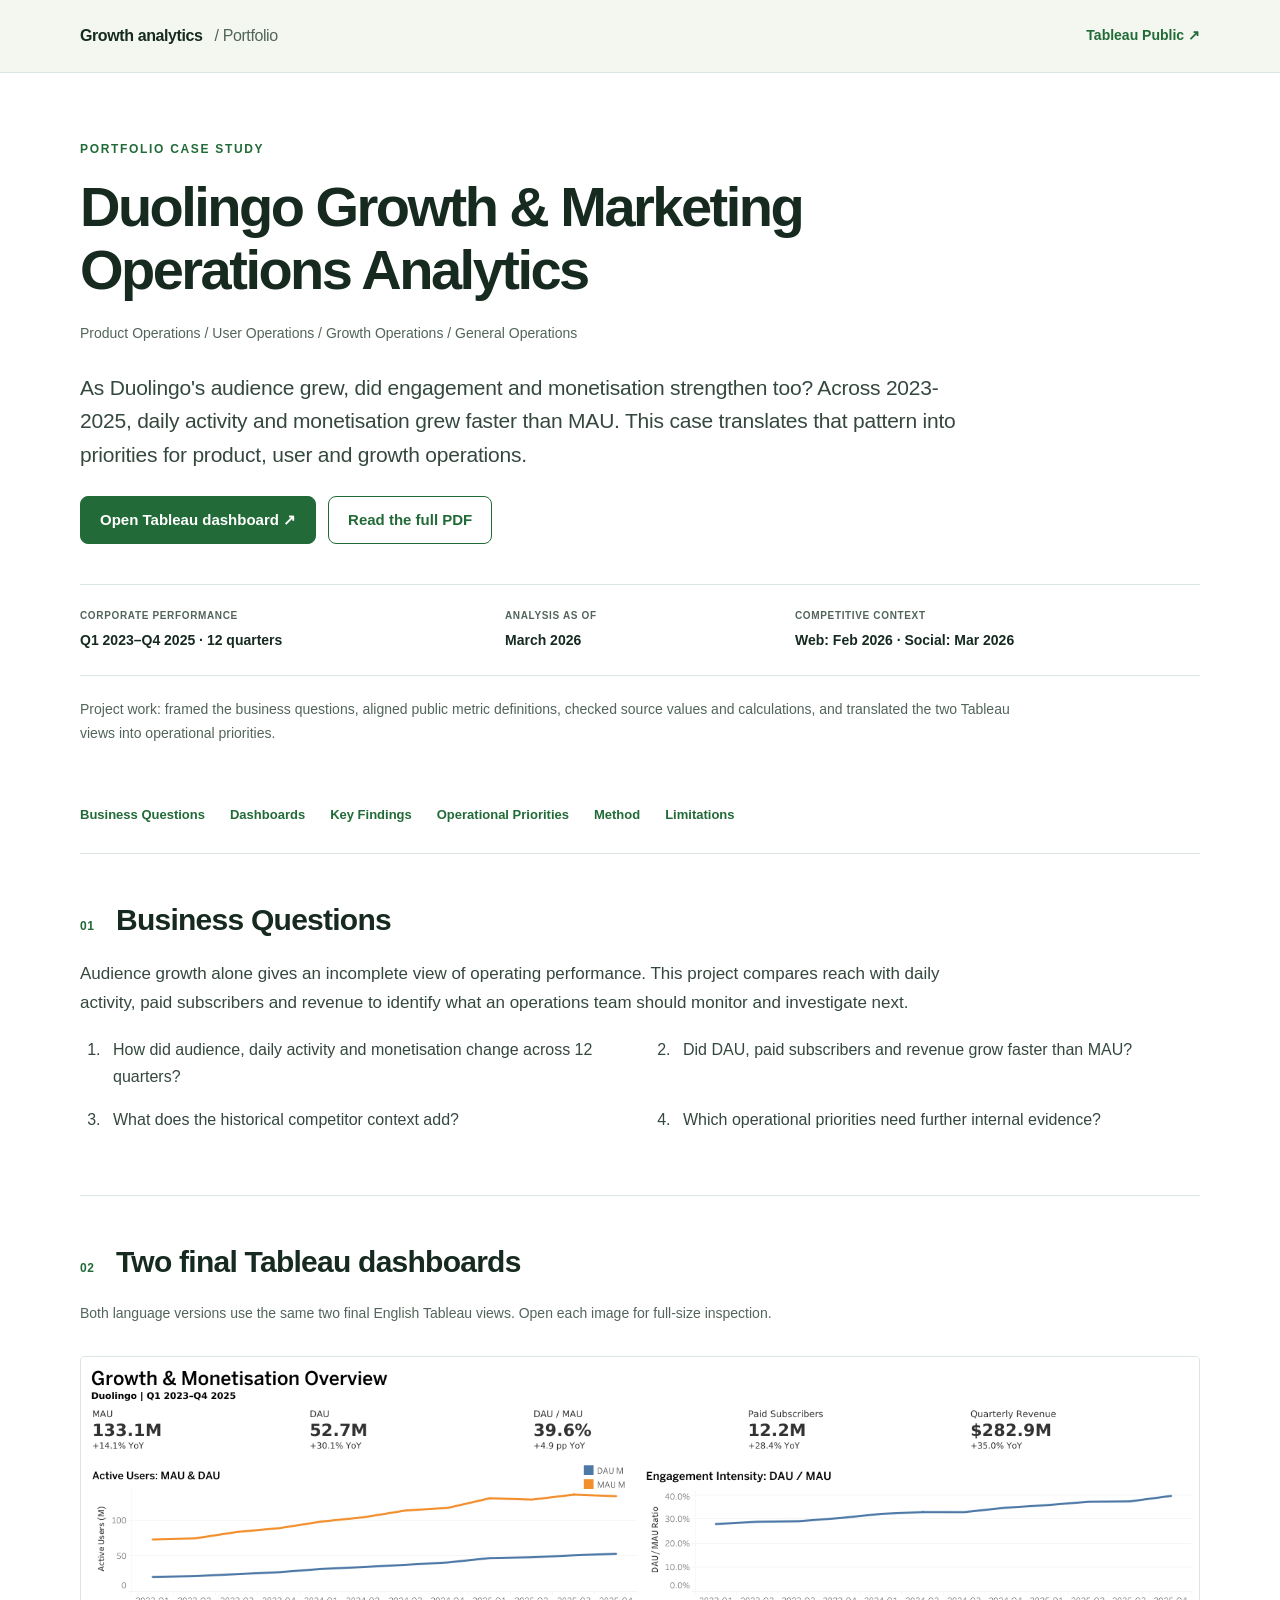
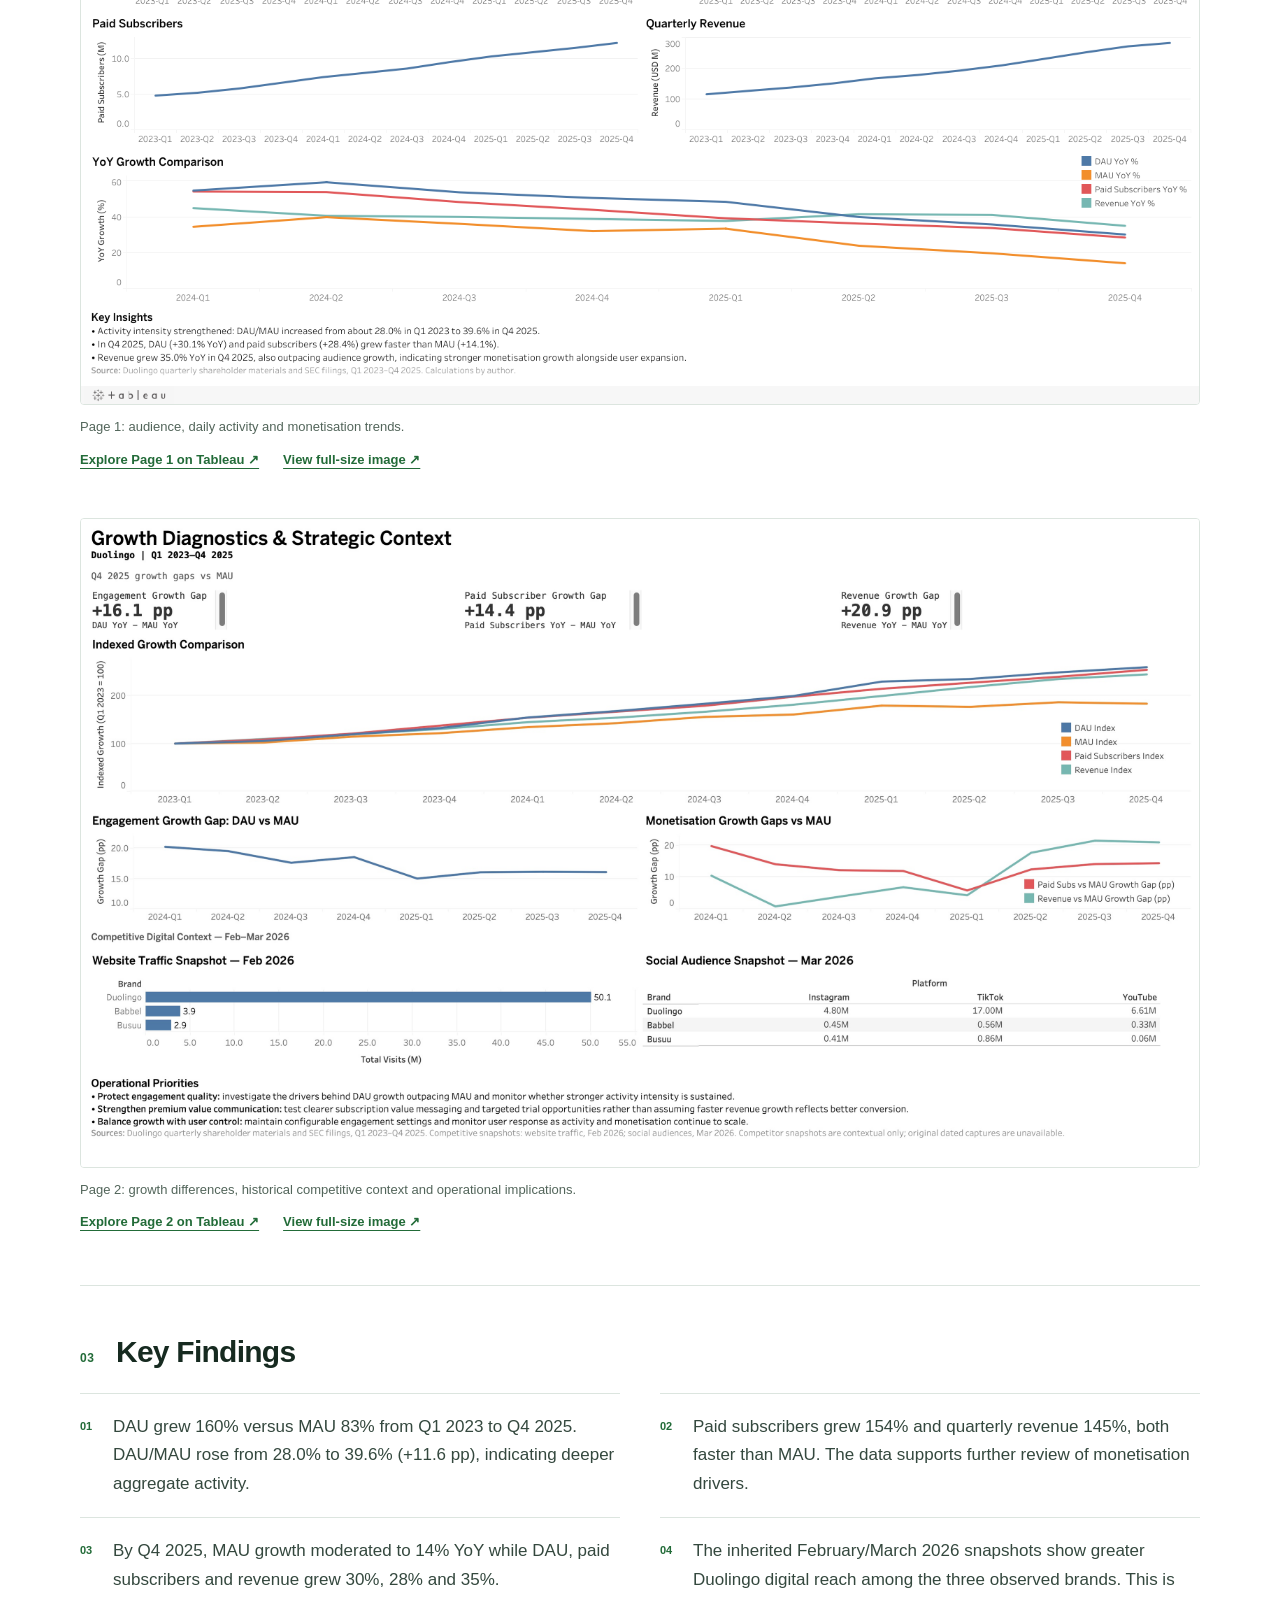
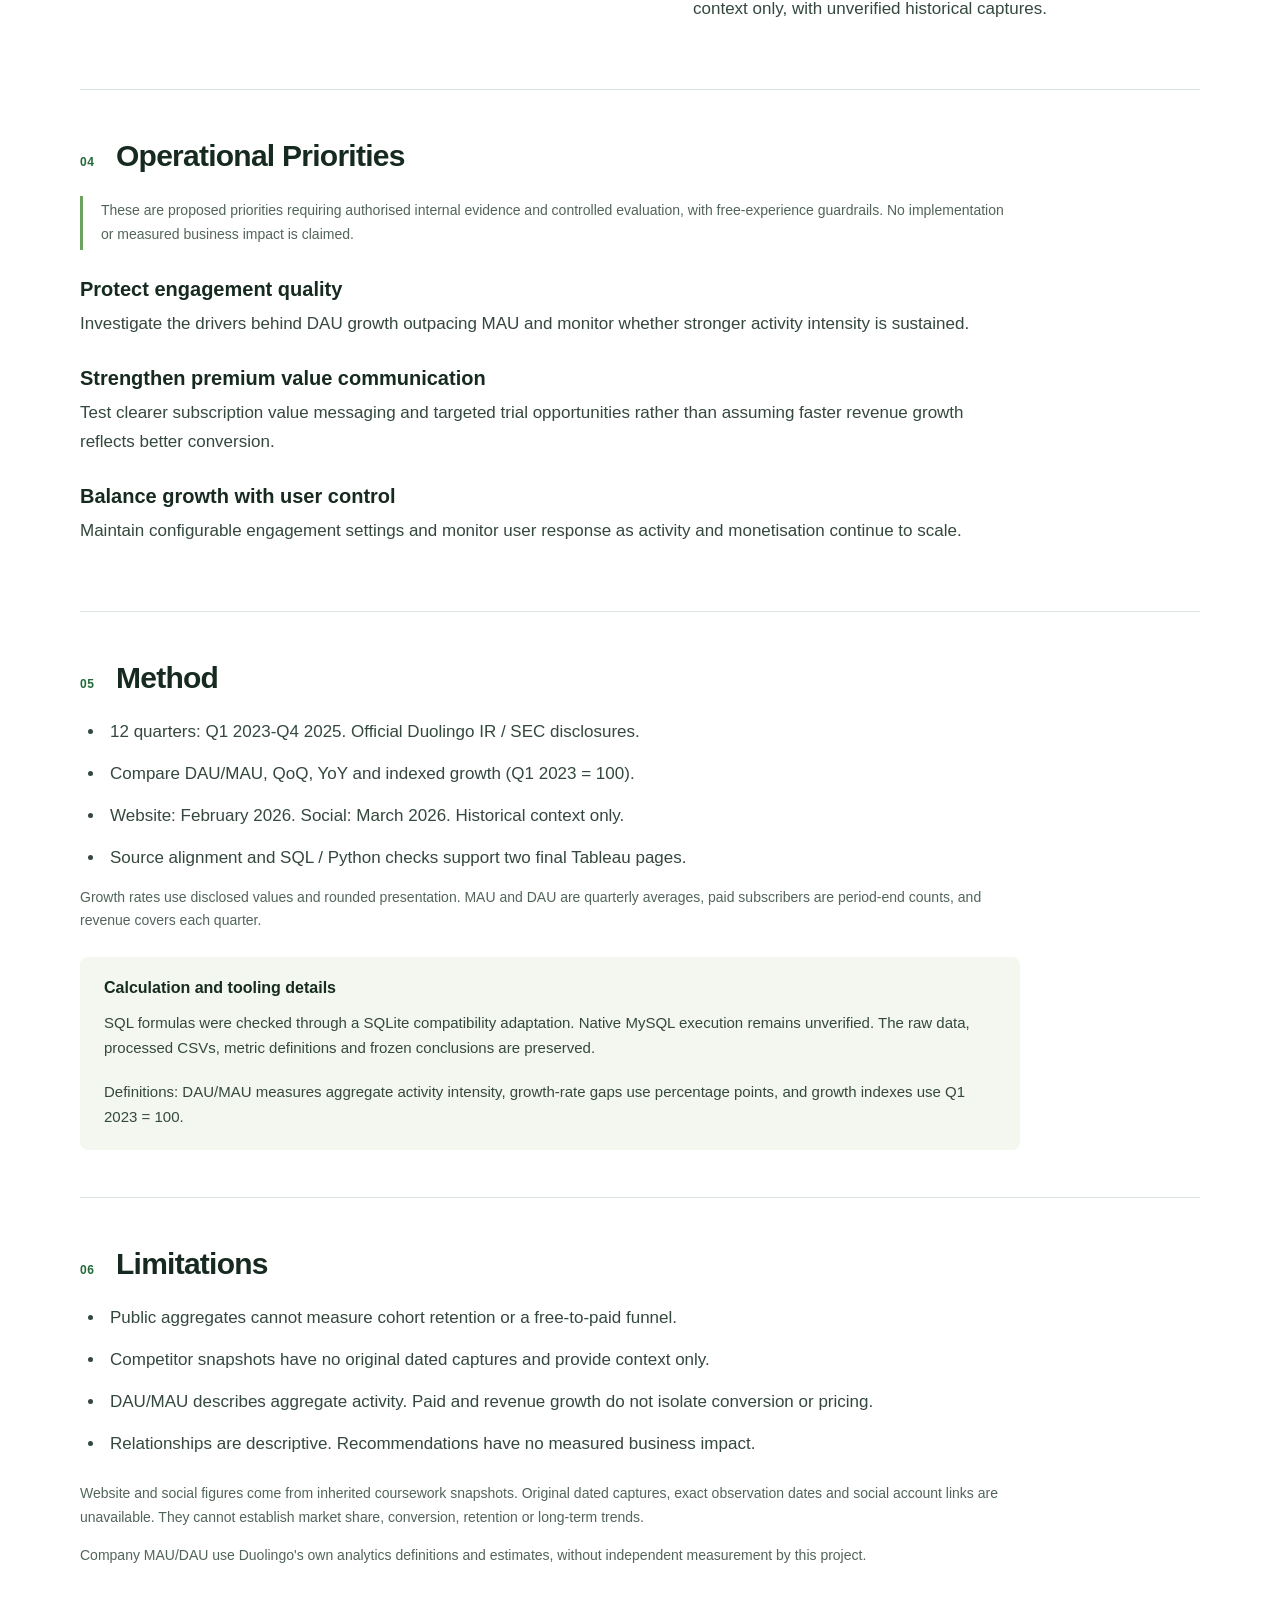
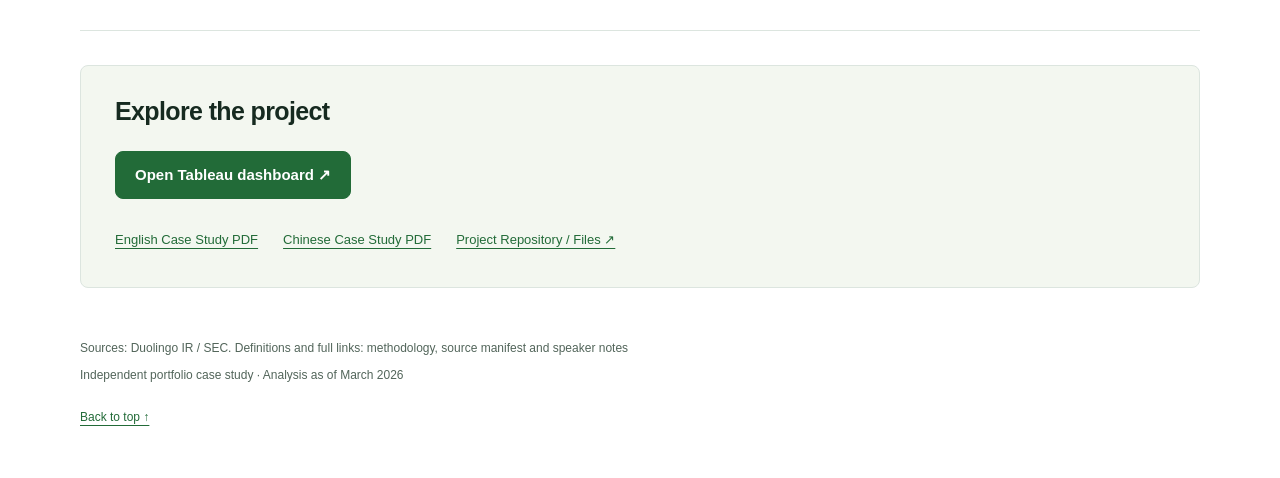
==== index.html @ 84cec807 "Publish frozen Duolingo case study with recruiter resource links" ====
<!doctype html>
<html lang="en">
<head>
<meta charset="utf-8"><meta name="viewport" content="width=device-width,initial-scale=1">
<title>Duolingo Growth &amp; Marketing Operations Analytics | Case Study</title>
<meta name="description" content="A public-data portfolio case study of Duolingo's audience, engagement and monetisation across 12 quarters, with two final Tableau dashboards and proposed operational priorities.">
<meta name="theme-color" content="#226b38">
<link rel="icon" type="image/svg+xml" href="assets/favicon.svg">
<link rel="stylesheet" href="assets/style.css">
</head>
<body>
<a class="skip" href="#main">Skip to case study</a>
<header class="topbar"><div class="topbar-inner"><a class="brand" href="#overview">Growth analytics <span>/ Portfolio</span></a><a class="top-cta" href="https://public.tableau.com/views/Duolingo_Growth_Marketing_Analytics/P1_Growth_Monetisation_Overview?:language=en-US&amp;:sid=&amp;:redirect=auth&amp;:display_count=n&amp;:origin=viz_share_link" target="_blank" rel="noopener noreferrer">Tableau Public ↗</a></div></header>
<main id="main">
<div class="hero page-width" id="overview">
<p class="eyebrow">Portfolio case study</p>
<h1>Duolingo Growth &amp; Marketing Operations Analytics</h1>
<p class="sub">Product Operations / User Operations / Growth Operations / General Operations</p>
<p class="lead">As Duolingo's audience grew, did engagement and monetisation strengthen too? Across 2023-2025, daily activity and monetisation grew faster than MAU. This case translates that pattern into priorities for product, user and growth operations.</p>
<div class="actions"><a class="button primary" href="https://public.tableau.com/views/Duolingo_Growth_Marketing_Analytics/P1_Growth_Monetisation_Overview?:language=en-US&amp;:sid=&amp;:redirect=auth&amp;:display_count=n&amp;:origin=viz_share_link" target="_blank" rel="noopener noreferrer">Open Tableau dashboard ↗</a><a class="button secondary" href="case_study/Duolingo_Growth_Operations_Case_Study_EN.pdf">Read the full PDF</a></div>
<dl class="scope"><div><dt>Corporate performance</dt><dd>Q1 2023–Q4 2025 · 12 quarters</dd></div><div><dt>Analysis as of</dt><dd>March 2026</dd></div><div><dt>Competitive context</dt><dd>Web: Feb 2026 · Social: Mar 2026</dd></div></dl>
<p class="role">Project work: framed the business questions, aligned public metric definitions, checked source values and calculations, and translated the two Tableau views into operational priorities.</p>
</div>
<nav class="section-nav page-width" aria-label="Case study sections"><a href="#question">Business Questions</a><a href="#dashboards">Dashboards</a><a href="#findings">Key Findings</a><a href="#operations">Operational Priorities</a><a href="#method">Method</a><a href="#limits">Limitations</a></nav>
<div class="page-width content">
<section id="question"><div class="section-heading"><span class="section-number">01</span><h2>Business Questions</h2></div><p>Audience growth alone gives an incomplete view of operating performance. This project compares reach with daily activity, paid subscribers and revenue to identify what an operations team should monitor and investigate next.</p><ol><li>How did audience, daily activity and monetisation change across 12 quarters?</li><li>Did DAU, paid subscribers and revenue grow faster than MAU?</li><li>What does the historical competitor context add?</li><li>Which operational priorities need further internal evidence?</li></ol></section>
<section id="dashboards"><div class="section-heading"><span class="section-number">02</span><h2>Two final Tableau dashboards</h2></div><p class="small">Both language versions use the same two final English Tableau views. Open each image for full-size inspection.</p><figure class="dashboard"><a href="dashboard/final/tableau_page1.png"><img width="1599" height="926" loading="lazy" src="dashboard/final/tableau_page1.png" alt="Tableau Page 1: Growth and Monetisation Overview"></a><figcaption>Page 1: audience, daily activity and monetisation trends.<span class="figure-actions"><a href="https://public.tableau.com/views/Duolingo_Growth_Marketing_Analytics/P1_Growth_Monetisation_Overview?:language=en-US&amp;:sid=&amp;:redirect=auth&amp;:display_count=n&amp;:origin=viz_share_link" target="_blank" rel="noopener noreferrer">Explore Page 1 on Tableau ↗</a><a href="dashboard/final/tableau_page1.png" target="_blank" rel="noopener">View full-size image ↗</a></span></figcaption></figure><figure class="dashboard"><a href="dashboard/final/tableau_page2.png"><img width="3198" height="1852" loading="lazy" src="dashboard/final/tableau_page2.png" alt="Tableau Page 2: Growth Diagnostics and Strategic Context"></a><figcaption>Page 2: growth differences, historical competitive context and operational implications.<span class="figure-actions"><a href="https://public.tableau.com/views/Duolingo_Growth_Marketing_Analytics/P2_Growth_Diagnostics_Strategic_Context?:showVizHome=no" target="_blank" rel="noopener noreferrer">Explore Page 2 on Tableau ↗</a><a href="dashboard/final/tableau_page2.png" target="_blank" rel="noopener">View full-size image ↗</a></span></figcaption></figure></section>
<section id="findings"><div class="section-heading"><span class="section-number">03</span><h2>Key Findings</h2></div><ol class="findings"><li>DAU grew 160% versus MAU 83% from Q1 2023 to Q4 2025. DAU/MAU rose from 28.0% to 39.6% (+11.6 pp), indicating deeper aggregate activity.</li><li>Paid subscribers grew 154% and quarterly revenue 145%, both faster than MAU. The data supports further review of monetisation drivers.</li><li>By Q4 2025, MAU growth moderated to 14% YoY while DAU, paid subscribers and revenue grew 30%, 28% and 35%.</li><li>The inherited February/March 2026 snapshots show greater Duolingo digital reach among the three observed brands. This is context only, with unverified historical captures.</li></ol></section>
<section id="operations"><div class="section-heading"><span class="section-number">04</span><h2>Operational Priorities</h2></div><p class="small">These are proposed priorities requiring authorised internal evidence and controlled evaluation, with free-experience guardrails. No implementation or measured business impact is claimed.</p><h3>Protect engagement quality</h3><p>Investigate the drivers behind DAU growth outpacing MAU and monitor whether stronger activity intensity is sustained.</p><h3>Strengthen premium value communication</h3><p>Test clearer subscription value messaging and targeted trial opportunities rather than assuming faster revenue growth reflects better conversion.</p><h3>Balance growth with user control</h3><p>Maintain configurable engagement settings and monitor user response as activity and monetisation continue to scale.</p></section>
<section id="method"><div class="section-heading"><span class="section-number">05</span><h2>Method</h2></div><ul><li>12 quarters: Q1 2023-Q4 2025. Official Duolingo IR / SEC disclosures.</li><li>Compare DAU/MAU, QoQ, YoY and indexed growth (Q1 2023 = 100).</li><li>Website: February 2026. Social: March 2026. Historical context only.</li><li>Source alignment and SQL / Python checks support two final Tableau pages.</li></ul><p class="small">Growth rates use disclosed values and rounded presentation. MAU and DAU are quarterly averages, paid subscribers are period-end counts, and revenue covers each quarter.</p><div class="method-details"><h3>Calculation and tooling details</h3><p>SQL formulas were checked through a SQLite compatibility adaptation. Native MySQL execution remains unverified. The raw data, processed CSVs, metric definitions and frozen conclusions are preserved.</p><p>Definitions: DAU/MAU measures aggregate activity intensity, growth-rate gaps use percentage points, and growth indexes use Q1 2023 = 100.</p></div></section>
<section id="limits"><div class="section-heading"><span class="section-number">06</span><h2>Limitations</h2></div><ul><li>Public aggregates cannot measure cohort retention or a free-to-paid funnel.</li><li>Competitor snapshots have no original dated captures and provide context only.</li><li>DAU/MAU describes aggregate activity. Paid and revenue growth do not isolate conversion or pricing.</li><li>Relationships are descriptive. Recommendations have no measured business impact.</li></ul><p class="small">Website and social figures come from inherited coursework snapshots. Original dated captures, exact observation dates and social account links are unavailable. They cannot establish market share, conversion, retention or long-term trends.</p><p class="small">Company MAU/DAU use Duolingo's own analytics definitions and estimates, without independent measurement by this project.</p></section>
<section id="resources" class="resources"><h2>Explore the project</h2><div class="actions"><a class="button primary" href="https://public.tableau.com/views/Duolingo_Growth_Marketing_Analytics/P1_Growth_Monetisation_Overview?:language=en-US&amp;:sid=&amp;:redirect=auth&amp;:display_count=n&amp;:origin=viz_share_link" target="_blank" rel="noopener noreferrer">Open Tableau dashboard ↗</a></div><nav aria-label="Project resources"><a href="case_study/Duolingo_Growth_Operations_Case_Study_EN.pdf">English Case Study PDF</a><a href="case_study/Duolingo_Growth_Operations_Case_Study_CN.pdf" lang="zh-Hans">Chinese Case Study PDF</a><a href="https://github.com/Ivyy-LEE/duolingo-growth-case-study" target="_blank" rel="noopener noreferrer">Project Repository / Files ↗</a></nav></section>
</div>
</main>
<footer class="page-width"><p>Sources: Duolingo IR / SEC. Definitions and full links: methodology, source manifest and speaker notes</p><p>Independent portfolio case study · Analysis as of March 2026</p><a href="#overview">Back to top ↑</a></footer>
</body></html>
---- assets/style.css ----
:root{--ink:#162a20;--text:#34483e;--muted:#52655a;--green:#226b38;--line:#dce5df;--soft:#f3f7f0;--white:#fff;--radius:8px;--width:1120px}*{box-sizing:border-box}html{scroll-behavior:smooth;scroll-padding-top:24px}body{margin:0;background:#fff;color:var(--text);font-family:-apple-system,BlinkMacSystemFont,"Segoe UI",Arial,sans-serif;font-size:17px;line-height:1.7;-webkit-font-smoothing:antialiased}a{color:var(--green);text-underline-offset:4px;text-decoration-thickness:1px}a:hover{text-decoration-thickness:2px}a:focus-visible{outline:3px solid #597dde;outline-offset:5px;border-radius:3px}.page-width{width:min(var(--width),calc(100% - 80px));margin-inline:auto}.skip{position:absolute;left:20px;top:-100px;padding:12px 18px;background:var(--ink);color:#fff;z-index:3}.skip:focus{top:12px}.topbar{border-bottom:1px solid var(--line);background:var(--soft)}.topbar-inner{width:min(var(--width),calc(100% - 80px));margin:auto;min-height:72px;display:flex;justify-content:space-between;align-items:center;gap:24px}.brand{font-size:16px;letter-spacing:-.025em;font-weight:700;text-decoration:none;color:var(--ink)}.brand span{font-weight:400;color:var(--muted);margin-left:8px}.top-cta{font-size:14px;font-weight:650;text-decoration:none}.hero{padding-block:66px 34px}.eyebrow{margin:0 0 17px;color:var(--green);font-size:12px;letter-spacing:.14em;font-weight:700;text-transform:uppercase}h1,h2,h3{color:var(--ink)}h1{font-size:clamp(34px,4.6vw,56px);line-height:1.12;letter-spacing:-.045em;margin:0 0 20px;max-width:1000px;font-weight:720}h2{font-size:30px;line-height:1.25;letter-spacing:-.025em;margin:0;font-weight:680}h3{font-size:20px;line-height:1.4;margin:26px 0 7px}.sub{font-size:14px;color:var(--muted);margin:0 0 25px}.lead{font-size:21px;line-height:1.6;max-width:880px;margin:0 0 25px;letter-spacing:-.01em}.role{font-size:14px;max-width:930px;color:var(--muted);margin:22px 0 0}.actions{display:flex;gap:12px;flex-wrap:wrap;align-items:center;margin:24px 0 0}.button{padding:11px 19px;min-height:48px;display:inline-flex;justify-content:center;align-items:center;border:1px solid var(--green);border-radius:var(--radius);font-size:15px;font-weight:650;line-height:1.5;text-decoration:none}.button:hover{text-decoration:none}.primary{background:var(--green);color:#fff}.primary:hover{background:#194f2a}.secondary{background:#fff;color:var(--green)}.secondary:hover{background:var(--soft)}.scope{display:grid;grid-template-columns:1.2fr .8fr 1.2fr;gap:20px;margin:40px 0 0;padding:22px 0;border-block:1px solid var(--line);font-size:14px}.scope dt{text-transform:uppercase;letter-spacing:.065em;font-size:10px;font-weight:750;color:var(--muted);margin-bottom:5px}.scope dd{margin:0;color:var(--ink);font-weight:600}.section-nav{display:flex;flex-wrap:wrap;column-gap:25px;row-gap:2px;padding:16px 0 19px;border-bottom:1px solid var(--line);font-size:13px}.section-nav a{display:inline-block;padding:8px 0;text-decoration:none;font-weight:650}.section-nav a:hover{text-decoration:underline}.content section{padding:47px 0;border-bottom:1px solid var(--line)}.section-heading{display:flex;align-items:baseline;gap:18px;margin-bottom:22px}.section-number{font-size:12px;letter-spacing:.05em;color:var(--green);font-weight:700;min-width:18px}p{margin:0 0 18px}ol,ul{padding-left:25px;margin:18px 0 0;max-width:940px}li{padding-left:5px;margin-bottom:13px}.small{font-size:14px;color:var(--muted);max-width:940px}#question>p{max-width:890px}#question ol{display:grid;grid-template-columns:1fr 1fr;gap:0 45px;max-width:100%}#question li{font-size:16px;margin-bottom:15px;padding-left:8px}.dashboard{margin:30px 0 42px}.dashboard:last-child{margin-bottom:0}.dashboard>a{display:block;overflow:visible}.dashboard img{display:block;width:100%;height:auto;border:1px solid var(--line);border-radius:4px;background:#fff}.dashboard a:focus-visible{outline-offset:5px}figcaption{font-size:13px;color:var(--muted);line-height:1.6;margin-top:12px}.figure-actions{display:flex;flex-wrap:wrap;gap:8px 24px;margin-top:7px}.figure-actions a{padding-block:5px;font-size:13px;font-weight:650}.findings{list-style:none;counter-reset:findings;padding:0;max-width:100%;display:grid;grid-template-columns:1fr 1fr;gap:0 40px}.findings li{counter-increment:findings;position:relative;border-top:1px solid var(--line);padding:19px 0 18px 33px;margin:0;font-size:17px}.findings li:before{content:counter(findings,decimal-leading-zero);position:absolute;left:0;top:23px;font-size:11px;font-weight:700;color:var(--green)}#operations>p:not(.small){max-width:910px}#operations>h3{margin-top:25px}#operations>.small{border-left:3px solid #6da35d;padding:3px 0 3px 18px;margin-bottom:24px}.method-details{margin-top:24px;padding:20px 24px;background:var(--soft);border-radius:var(--radius);font-size:15px;max-width:940px}.method-details h3{font-size:16px;margin:0 0 10px}.method-details p:last-child{margin:0}#limits ul{margin-bottom:23px}#limits .small{margin-bottom:15px}section.resources{background:var(--soft);border:1px solid var(--line);padding:30px 34px;margin:34px 0 0;border-radius:var(--radius)}.resources h2{font-size:25px}.resources nav{display:flex;flex-wrap:wrap;gap:8px 25px;font-size:13px;margin-top:24px}.resources nav a{padding-block:6px}footer{position:relative;font-size:12px;color:var(--muted);padding-block:30px 40px;margin-top:20px}footer p{margin:0 0 6px;max-width:900px}footer>a{display:inline-block;padding-block:10px;margin-top:6px}
@media(min-width:1300px){.hero{padding-top:76px}}@media(max-width:760px){body{font-size:16px}.page-width,.topbar-inner{width:calc(100% - 40px)}.topbar-inner{min-height:62px;gap:14px}.brand{font-size:14px}.brand span{display:none}.top-cta{font-size:12px}.hero{padding-block:37px 23px}h1{font-size:37px;letter-spacing:-.04em;line-height:1.13}h2{font-size:25px}.lead{font-size:18px;line-height:1.65}.sub{font-size:12px;margin-bottom:22px}.scope{grid-template-columns:1fr;gap:15px;margin-top:28px;padding-block:20px}.scope div{display:flex;gap:16px;align-items:baseline}.scope dt{flex:0 0 117px;font-size:9px;margin:0}.scope dd{font-size:12px}.role{font-size:12px;line-height:1.7}.button{font-size:13px;padding:11px 15px;min-height:46px}.actions{gap:10px}.section-nav{font-size:12px;column-gap:18px;row-gap:0;padding-block:8px 12px}.content section{padding-block:32px}.section-heading{gap:12px;margin-bottom:20px}#question ol,.findings{grid-template-columns:1fr;gap:0}#question li{font-size:15px}.findings li{font-size:16px}.dashboard{margin-block:22px 30px}figcaption{font-size:12px}.figure-actions{gap:0 20px}.figure-actions a{font-size:12px;padding-block:8px}.small{font-size:13px}.method-details{font-size:14px;padding:19px}.content section.resources{padding:24px 20px;margin-top:24px}.resources nav{column-gap:20px;font-size:12px}.resources .actions{align-items:stretch}.resources .button{width:100%}.resources h2{font-size:23px}footer{font-size:11px;line-height:1.7}}@media(max-width:360px){h1{font-size:32px}.hero>.actions{flex-direction:column;align-items:stretch}.scope div{display:block}.scope dt{margin-bottom:4px}.scope dd{font-size:13px}}@media(prefers-reduced-motion:reduce){html{scroll-behavior:auto}}@media print{.topbar,.section-nav,.skip,.actions,.figure-actions,.resources,footer>a{display:none}body{font-size:11px}.page-width{width:100%;max-width:none}.hero{padding-top:0}h1{font-size:30px}h2{font-size:21px}.lead{font-size:14px}.dashboard{break-inside:avoid}.content section{padding-block:20px}.scope{margin-top:20px}.dashboard img{width:100%}a{color:inherit}.findings{display:block}}
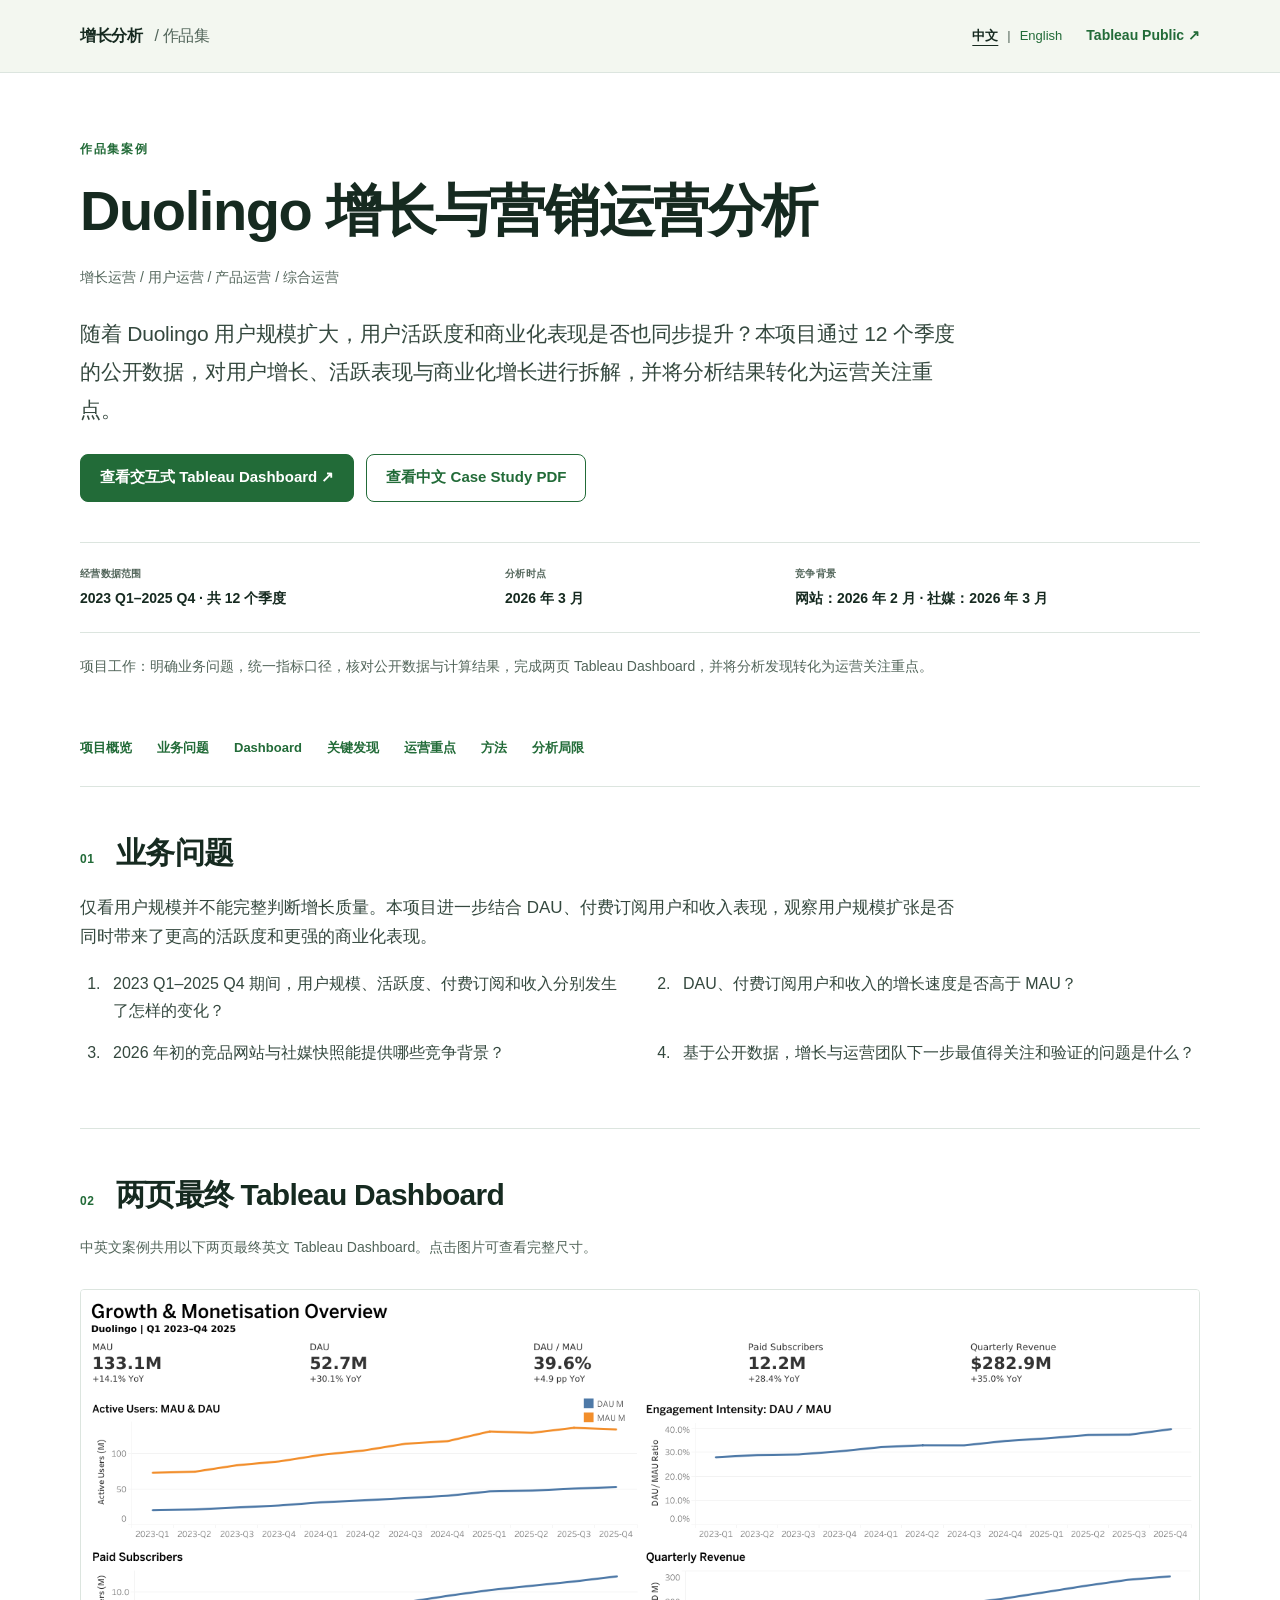
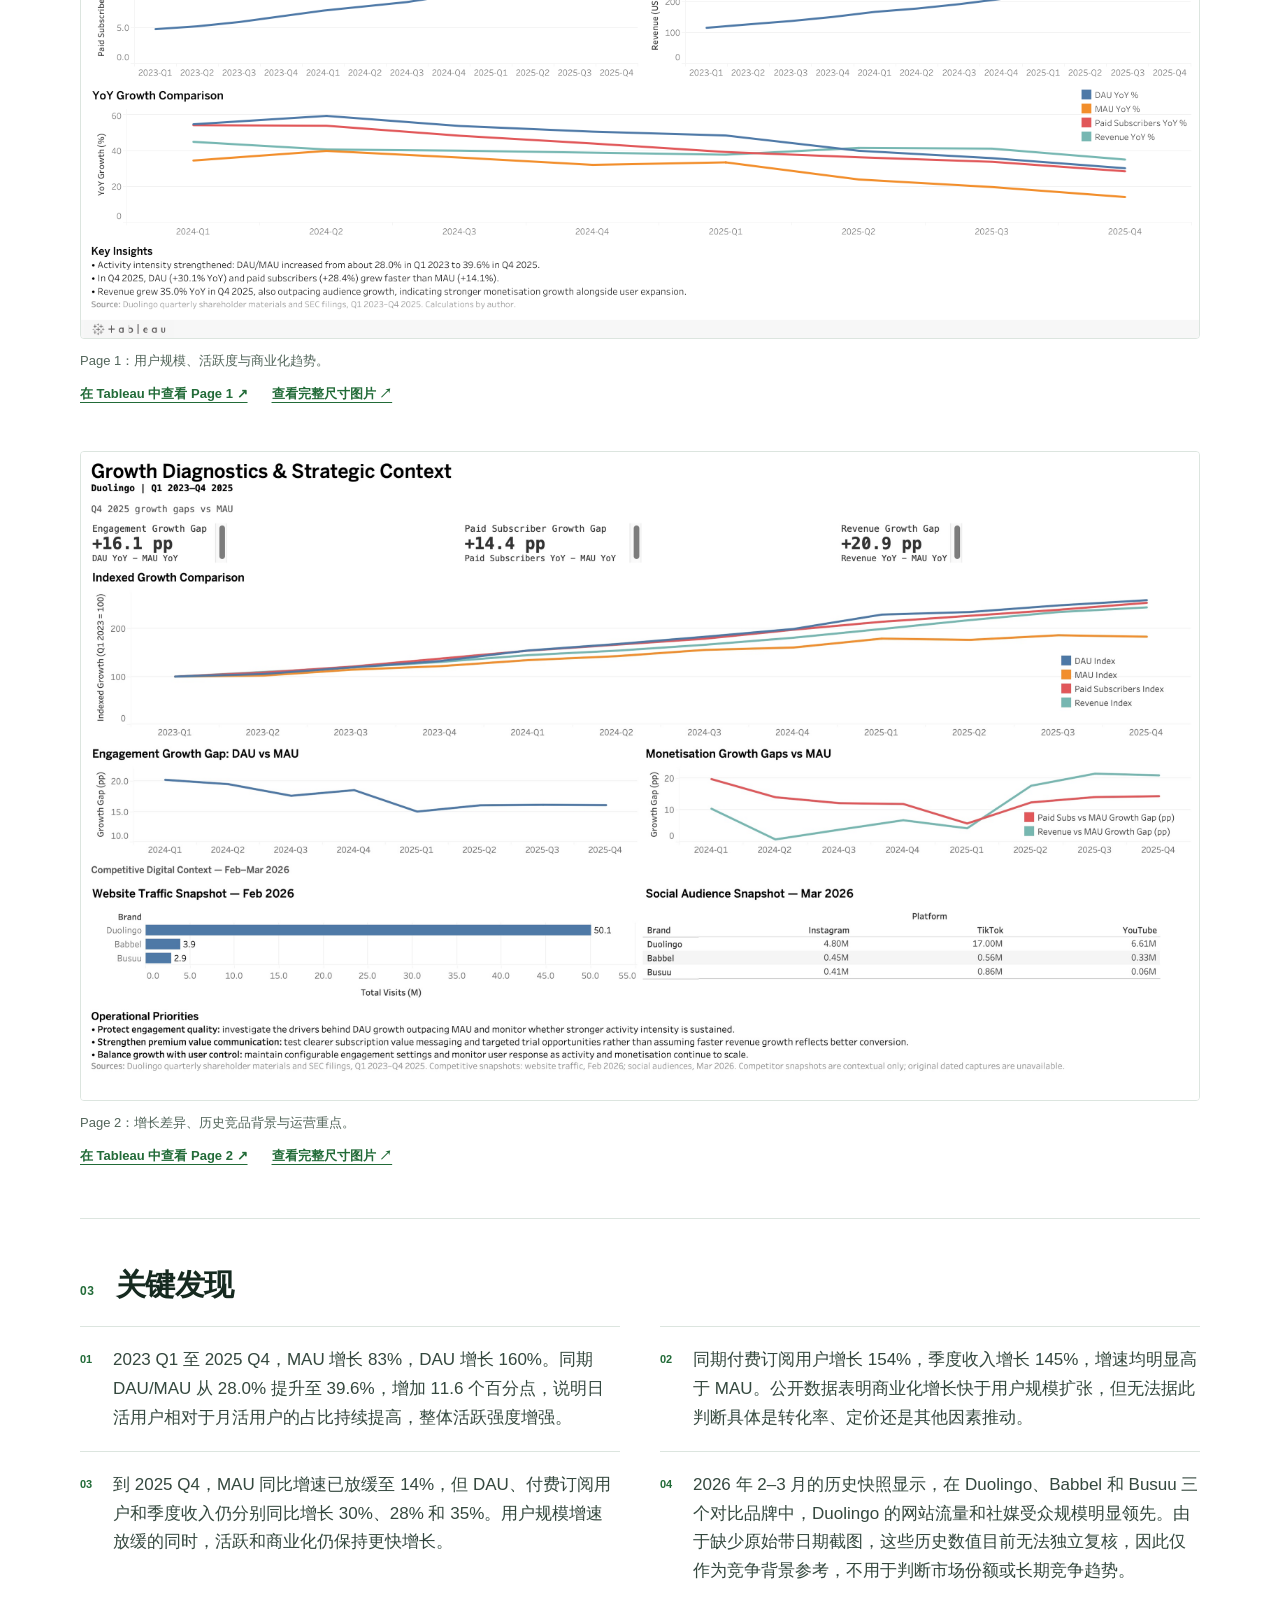
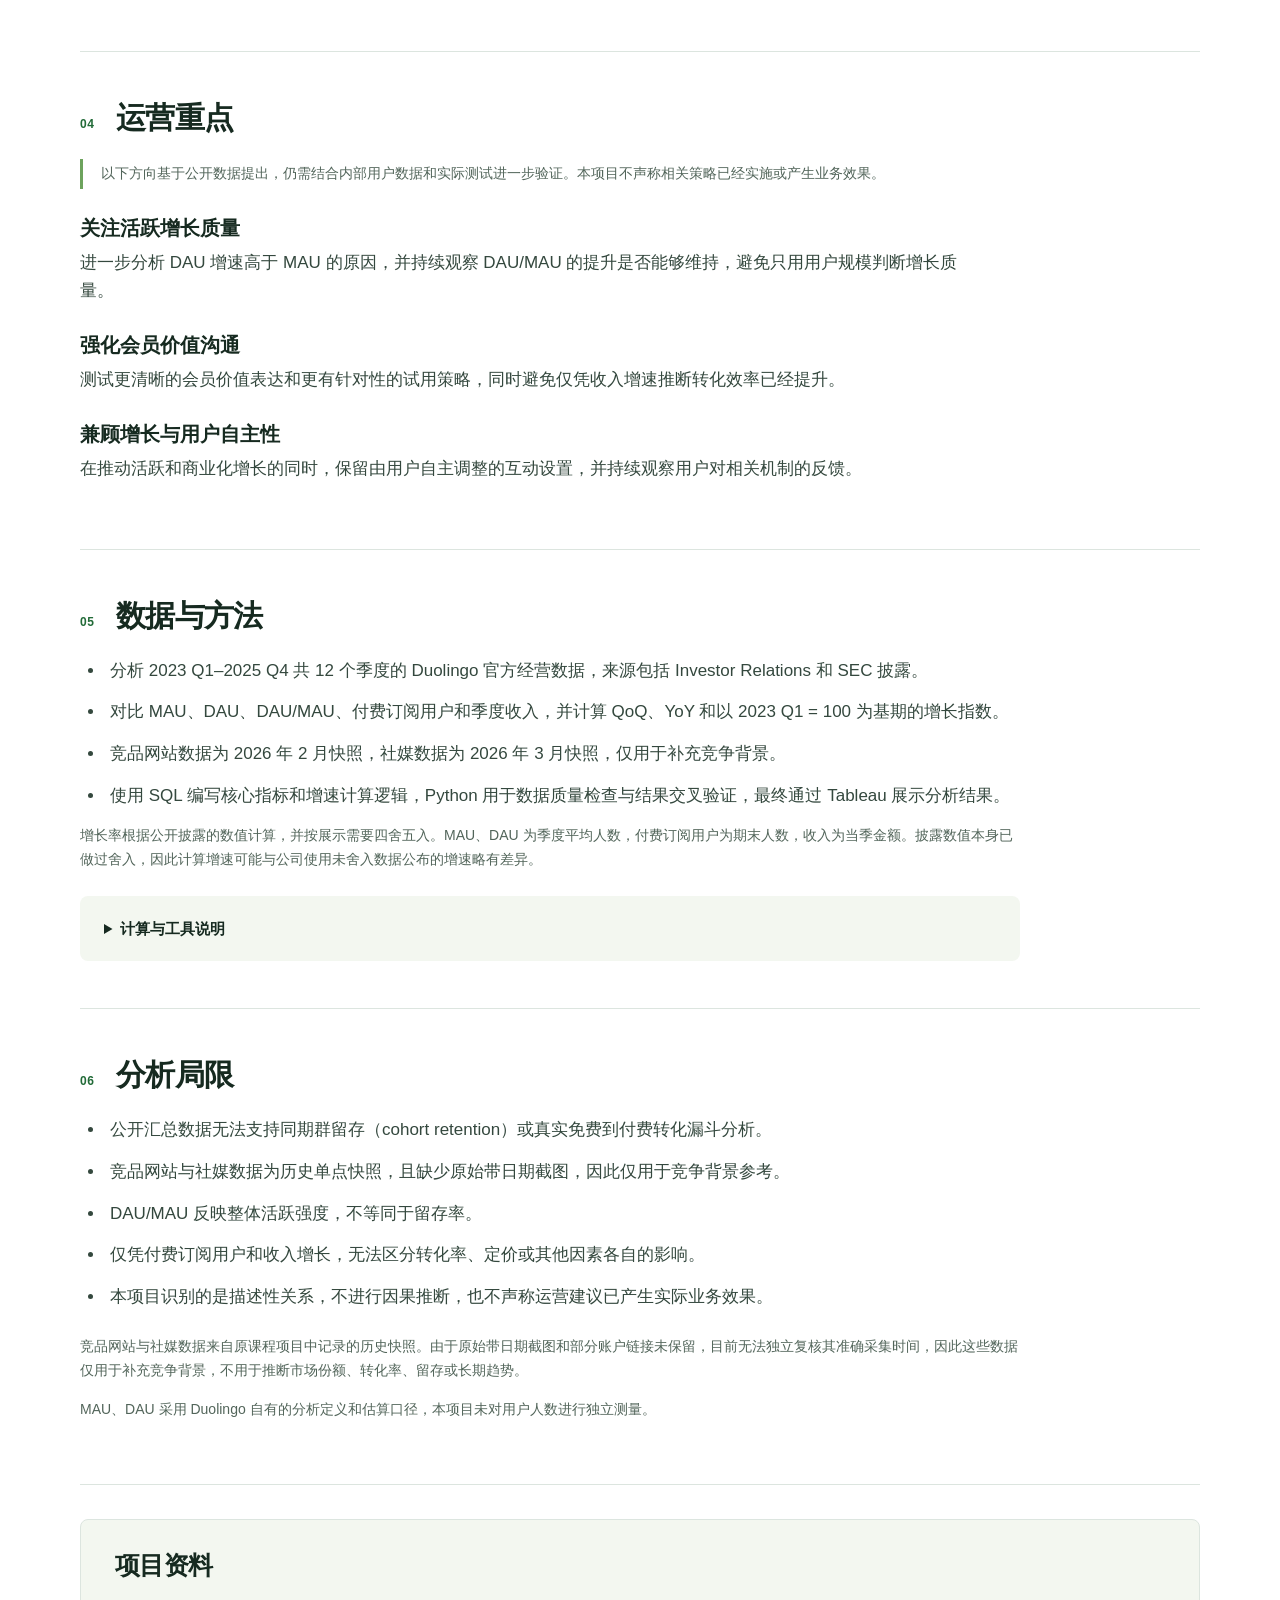
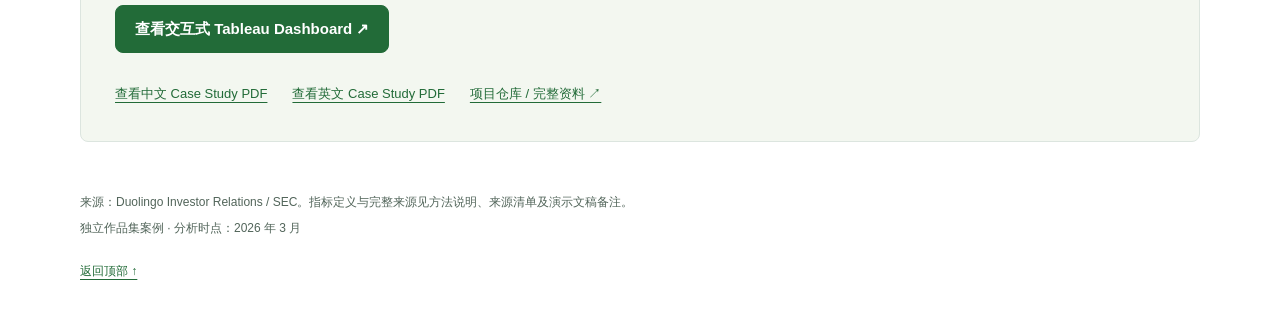
==== commit cca0561f: "Make the portfolio Chinese-first with shared curated case-study copy" ====
--- a/index.html
+++ b/index.html
@@ -1,36 +1,38 @@
 <!doctype html>
-<html lang="en">
+<html lang="zh-Hans">
 <head>
 <meta charset="utf-8"><meta name="viewport" content="width=device-width,initial-scale=1">
-<title>Duolingo Growth &amp; Marketing Operations Analytics | Case Study</title>
-<meta name="description" content="A public-data portfolio case study of Duolingo's audience, engagement and monetisation across 12 quarters, with two final Tableau dashboards and proposed operational priorities.">
+<title>Duolingo 增长与营销运营分析 | 作品集案例</title>
+<meta name="description" content="随着 Duolingo 用户规模扩大，用户活跃度和商业化表现是否也同步提升？本项目通过 12 个季度的公开数据，对用户增长、活跃表现与商业化增长进行拆解，并将分析结果转化为运营关注重点。">
 <meta name="theme-color" content="#226b38">
 <link rel="icon" type="image/svg+xml" href="assets/favicon.svg">
 <link rel="stylesheet" href="assets/style.css">
+<link rel="alternate" hreflang="zh-Hans" href="./">
+<link rel="alternate" hreflang="en" href="en/">
 </head>
 <body>
-<a class="skip" href="#main">Skip to case study</a>
-<header class="topbar"><div class="topbar-inner"><a class="brand" href="#overview">Growth analytics <span>/ Portfolio</span></a><a class="top-cta" href="https://public.tableau.com/views/Duolingo_Growth_Marketing_Analytics/P1_Growth_Monetisation_Overview?:language=en-US&amp;:sid=&amp;:redirect=auth&amp;:display_count=n&amp;:origin=viz_share_link" target="_blank" rel="noopener noreferrer">Tableau Public ↗</a></div></header>
+<a class="skip" href="#main">跳转至案例正文</a>
+<header class="topbar"><div class="topbar-inner"><a class="brand" href="#overview">增长分析 <span>/ 作品集</span></a><div class="topbar-tools"><nav class="language-switch" aria-label="切换语言"><span lang="zh-Hans" aria-current="page">中文</span><span class="language-divider" aria-hidden="true">|</span><a href="en/" lang="en" hreflang="en">English</a></nav><a class="top-cta" href="https://public.tableau.com/views/Duolingo_Growth_Marketing_Analytics/P1_Growth_Monetisation_Overview?:language=en-US&amp;:sid=&amp;:redirect=auth&amp;:display_count=n&amp;:origin=viz_share_link" target="_blank" rel="noopener noreferrer">Tableau Public ↗</a></div></div></header>
 <main id="main">
 <div class="hero page-width" id="overview">
-<p class="eyebrow">Portfolio case study</p>
-<h1>Duolingo Growth &amp; Marketing Operations Analytics</h1>
-<p class="sub">Product Operations / User Operations / Growth Operations / General Operations</p>
-<p class="lead">As Duolingo's audience grew, did engagement and monetisation strengthen too? Across 2023-2025, daily activity and monetisation grew faster than MAU. This case translates that pattern into priorities for product, user and growth operations.</p>
-<div class="actions"><a class="button primary" href="https://public.tableau.com/views/Duolingo_Growth_Marketing_Analytics/P1_Growth_Monetisation_Overview?:language=en-US&amp;:sid=&amp;:redirect=auth&amp;:display_count=n&amp;:origin=viz_share_link" target="_blank" rel="noopener noreferrer">Open Tableau dashboard ↗</a><a class="button secondary" href="case_study/Duolingo_Growth_Operations_Case_Study_EN.pdf">Read the full PDF</a></div>
-<dl class="scope"><div><dt>Corporate performance</dt><dd>Q1 2023–Q4 2025 · 12 quarters</dd></div><div><dt>Analysis as of</dt><dd>March 2026</dd></div><div><dt>Competitive context</dt><dd>Web: Feb 2026 · Social: Mar 2026</dd></div></dl>
-<p class="role">Project work: framed the business questions, aligned public metric definitions, checked source values and calculations, and translated the two Tableau views into operational priorities.</p>
+<p class="eyebrow">作品集案例</p>
+<h1>Duolingo 增长与营销运营分析</h1>
+<p class="sub">增长运营 / 用户运营 / 产品运营 / 综合运营</p>
+<p class="lead">随着 Duolingo 用户规模扩大，用户活跃度和商业化表现是否也同步提升？本项目通过 12 个季度的公开数据，对用户增长、活跃表现与商业化增长进行拆解，并将分析结果转化为运营关注重点。</p>
+<div class="actions"><a class="button primary" href="https://public.tableau.com/views/Duolingo_Growth_Marketing_Analytics/P1_Growth_Monetisation_Overview?:language=en-US&amp;:sid=&amp;:redirect=auth&amp;:display_count=n&amp;:origin=viz_share_link" target="_blank" rel="noopener noreferrer">查看交互式 Tableau Dashboard ↗</a><a class="button secondary" href="case_study/Duolingo_Growth_Operations_Case_Study_CN.pdf">查看中文 Case Study PDF</a></div>
+<dl class="scope"><div><dt>经营数据范围</dt><dd>2023 Q1–2025 Q4 · 共 12 个季度</dd></div><div><dt>分析时点</dt><dd>2026 年 3 月</dd></div><div><dt>竞争背景</dt><dd>网站：2026 年 2 月 · 社媒：2026 年 3 月</dd></div></dl>
+<p class="role">项目工作：明确业务问题，统一指标口径，核对公开数据与计算结果，完成两页 Tableau Dashboard，并将分析发现转化为运营关注重点。</p>
 </div>
-<nav class="section-nav page-width" aria-label="Case study sections"><a href="#question">Business Questions</a><a href="#dashboards">Dashboards</a><a href="#findings">Key Findings</a><a href="#operations">Operational Priorities</a><a href="#method">Method</a><a href="#limits">Limitations</a></nav>
+<nav class="section-nav page-width" aria-label="案例导航"><a href="#overview">项目概览</a><a href="#question">业务问题</a><a href="#dashboards">Dashboard</a><a href="#findings">关键发现</a><a href="#operations">运营重点</a><a href="#method">方法</a><a href="#limits">分析局限</a></nav>
 <div class="page-width content">
-<section id="question"><div class="section-heading"><span class="section-number">01</span><h2>Business Questions</h2></div><p>Audience growth alone gives an incomplete view of operating performance. This project compares reach with daily activity, paid subscribers and revenue to identify what an operations team should monitor and investigate next.</p><ol><li>How did audience, daily activity and monetisation change across 12 quarters?</li><li>Did DAU, paid subscribers and revenue grow faster than MAU?</li><li>What does the historical competitor context add?</li><li>Which operational priorities need further internal evidence?</li></ol></section>
-<section id="dashboards"><div class="section-heading"><span class="section-number">02</span><h2>Two final Tableau dashboards</h2></div><p class="small">Both language versions use the same two final English Tableau views. Open each image for full-size inspection.</p><figure class="dashboard"><a href="dashboard/final/tableau_page1.png"><img width="1599" height="926" loading="lazy" src="dashboard/final/tableau_page1.png" alt="Tableau Page 1: Growth and Monetisation Overview"></a><figcaption>Page 1: audience, daily activity and monetisation trends.<span class="figure-actions"><a href="https://public.tableau.com/views/Duolingo_Growth_Marketing_Analytics/P1_Growth_Monetisation_Overview?:language=en-US&amp;:sid=&amp;:redirect=auth&amp;:display_count=n&amp;:origin=viz_share_link" target="_blank" rel="noopener noreferrer">Explore Page 1 on Tableau ↗</a><a href="dashboard/final/tableau_page1.png" target="_blank" rel="noopener">View full-size image ↗</a></span></figcaption></figure><figure class="dashboard"><a href="dashboard/final/tableau_page2.png"><img width="3198" height="1852" loading="lazy" src="dashboard/final/tableau_page2.png" alt="Tableau Page 2: Growth Diagnostics and Strategic Context"></a><figcaption>Page 2: growth differences, historical competitive context and operational implications.<span class="figure-actions"><a href="https://public.tableau.com/views/Duolingo_Growth_Marketing_Analytics/P2_Growth_Diagnostics_Strategic_Context?:showVizHome=no" target="_blank" rel="noopener noreferrer">Explore Page 2 on Tableau ↗</a><a href="dashboard/final/tableau_page2.png" target="_blank" rel="noopener">View full-size image ↗</a></span></figcaption></figure></section>
-<section id="findings"><div class="section-heading"><span class="section-number">03</span><h2>Key Findings</h2></div><ol class="findings"><li>DAU grew 160% versus MAU 83% from Q1 2023 to Q4 2025. DAU/MAU rose from 28.0% to 39.6% (+11.6 pp), indicating deeper aggregate activity.</li><li>Paid subscribers grew 154% and quarterly revenue 145%, both faster than MAU. The data supports further review of monetisation drivers.</li><li>By Q4 2025, MAU growth moderated to 14% YoY while DAU, paid subscribers and revenue grew 30%, 28% and 35%.</li><li>The inherited February/March 2026 snapshots show greater Duolingo digital reach among the three observed brands. This is context only, with unverified historical captures.</li></ol></section>
-<section id="operations"><div class="section-heading"><span class="section-number">04</span><h2>Operational Priorities</h2></div><p class="small">These are proposed priorities requiring authorised internal evidence and controlled evaluation, with free-experience guardrails. No implementation or measured business impact is claimed.</p><h3>Protect engagement quality</h3><p>Investigate the drivers behind DAU growth outpacing MAU and monitor whether stronger activity intensity is sustained.</p><h3>Strengthen premium value communication</h3><p>Test clearer subscription value messaging and targeted trial opportunities rather than assuming faster revenue growth reflects better conversion.</p><h3>Balance growth with user control</h3><p>Maintain configurable engagement settings and monitor user response as activity and monetisation continue to scale.</p></section>
-<section id="method"><div class="section-heading"><span class="section-number">05</span><h2>Method</h2></div><ul><li>12 quarters: Q1 2023-Q4 2025. Official Duolingo IR / SEC disclosures.</li><li>Compare DAU/MAU, QoQ, YoY and indexed growth (Q1 2023 = 100).</li><li>Website: February 2026. Social: March 2026. Historical context only.</li><li>Source alignment and SQL / Python checks support two final Tableau pages.</li></ul><p class="small">Growth rates use disclosed values and rounded presentation. MAU and DAU are quarterly averages, paid subscribers are period-end counts, and revenue covers each quarter.</p><div class="method-details"><h3>Calculation and tooling details</h3><p>SQL formulas were checked through a SQLite compatibility adaptation. Native MySQL execution remains unverified. The raw data, processed CSVs, metric definitions and frozen conclusions are preserved.</p><p>Definitions: DAU/MAU measures aggregate activity intensity, growth-rate gaps use percentage points, and growth indexes use Q1 2023 = 100.</p></div></section>
-<section id="limits"><div class="section-heading"><span class="section-number">06</span><h2>Limitations</h2></div><ul><li>Public aggregates cannot measure cohort retention or a free-to-paid funnel.</li><li>Competitor snapshots have no original dated captures and provide context only.</li><li>DAU/MAU describes aggregate activity. Paid and revenue growth do not isolate conversion or pricing.</li><li>Relationships are descriptive. Recommendations have no measured business impact.</li></ul><p class="small">Website and social figures come from inherited coursework snapshots. Original dated captures, exact observation dates and social account links are unavailable. They cannot establish market share, conversion, retention or long-term trends.</p><p class="small">Company MAU/DAU use Duolingo's own analytics definitions and estimates, without independent measurement by this project.</p></section>
-<section id="resources" class="resources"><h2>Explore the project</h2><div class="actions"><a class="button primary" href="https://public.tableau.com/views/Duolingo_Growth_Marketing_Analytics/P1_Growth_Monetisation_Overview?:language=en-US&amp;:sid=&amp;:redirect=auth&amp;:display_count=n&amp;:origin=viz_share_link" target="_blank" rel="noopener noreferrer">Open Tableau dashboard ↗</a></div><nav aria-label="Project resources"><a href="case_study/Duolingo_Growth_Operations_Case_Study_EN.pdf">English Case Study PDF</a><a href="case_study/Duolingo_Growth_Operations_Case_Study_CN.pdf" lang="zh-Hans">Chinese Case Study PDF</a><a href="https://github.com/Ivyy-LEE/duolingo-growth-case-study" target="_blank" rel="noopener noreferrer">Project Repository / Files ↗</a></nav></section>
+<section id="question"><div class="section-heading"><span class="section-number">01</span><h2>业务问题</h2></div><p>仅看用户规模并不能完整判断增长质量。本项目进一步结合 DAU、付费订阅用户和收入表现，观察用户规模扩张是否同时带来了更高的活跃度和更强的商业化表现。</p><ol><li>2023 Q1–2025 Q4 期间，用户规模、活跃度、付费订阅和收入分别发生了怎样的变化？</li><li>DAU、付费订阅用户和收入的增长速度是否高于 MAU？</li><li>2026 年初的竞品网站与社媒快照能提供哪些竞争背景？</li><li>基于公开数据，增长与运营团队下一步最值得关注和验证的问题是什么？</li></ol></section>
+<section id="dashboards"><div class="section-heading"><span class="section-number">02</span><h2>两页最终 Tableau Dashboard</h2></div><p class="small">中英文案例共用以下两页最终英文 Tableau Dashboard。点击图片可查看完整尺寸。</p><figure class="dashboard"><a href="dashboard/final/tableau_page1.png"><img width="1599" height="926" loading="lazy" src="dashboard/final/tableau_page1.png" alt="Tableau Page 1：用户规模、活跃度与商业化概览"></a><figcaption>Page 1：用户规模、活跃度与商业化趋势。<span class="figure-actions"><a href="https://public.tableau.com/views/Duolingo_Growth_Marketing_Analytics/P1_Growth_Monetisation_Overview?:language=en-US&amp;:sid=&amp;:redirect=auth&amp;:display_count=n&amp;:origin=viz_share_link" target="_blank" rel="noopener noreferrer">在 Tableau 中查看 Page 1 ↗</a><a href="dashboard/final/tableau_page1.png" target="_blank" rel="noopener">查看完整尺寸图片 ↗</a></span></figcaption></figure><figure class="dashboard"><a href="dashboard/final/tableau_page2.png"><img width="3198" height="1852" loading="lazy" src="dashboard/final/tableau_page2.png" alt="Tableau Page 2：增长诊断与竞争背景"></a><figcaption>Page 2：增长差异、历史竞品背景与运营重点。<span class="figure-actions"><a href="https://public.tableau.com/views/Duolingo_Growth_Marketing_Analytics/P2_Growth_Diagnostics_Strategic_Context?:showVizHome=no" target="_blank" rel="noopener noreferrer">在 Tableau 中查看 Page 2 ↗</a><a href="dashboard/final/tableau_page2.png" target="_blank" rel="noopener">查看完整尺寸图片 ↗</a></span></figcaption></figure></section>
+<section id="findings"><div class="section-heading"><span class="section-number">03</span><h2>关键发现</h2></div><ol class="findings"><li>2023 Q1 至 2025 Q4，MAU 增长 83%，DAU 增长 160%。同期 DAU/MAU 从 28.0% 提升至 39.6%，增加 11.6 个百分点，说明日活用户相对于月活用户的占比持续提高，整体活跃强度增强。</li><li>同期付费订阅用户增长 154%，季度收入增长 145%，增速均明显高于 MAU。公开数据表明商业化增长快于用户规模扩张，但无法据此判断具体是转化率、定价还是其他因素推动。</li><li>到 2025 Q4，MAU 同比增速已放缓至 14%，但 DAU、付费订阅用户和季度收入仍分别同比增长 30%、28% 和 35%。用户规模增速放缓的同时，活跃和商业化仍保持更快增长。</li><li>2026 年 2–3 月的历史快照显示，在 Duolingo、Babbel 和 Busuu 三个对比品牌中，Duolingo 的网站流量和社媒受众规模明显领先。由于缺少原始带日期截图，这些历史数值目前无法独立复核，因此仅作为竞争背景参考，不用于判断市场份额或长期竞争趋势。</li></ol></section>
+<section id="operations"><div class="section-heading"><span class="section-number">04</span><h2>运营重点</h2></div><p class="small">以下方向基于公开数据提出，仍需结合内部用户数据和实际测试进一步验证。本项目不声称相关策略已经实施或产生业务效果。</p><h3>关注活跃增长质量</h3><p>进一步分析 DAU 增速高于 MAU 的原因，并持续观察 DAU/MAU 的提升是否能够维持，避免只用用户规模判断增长质量。</p><h3>强化会员价值沟通</h3><p>测试更清晰的会员价值表达和更有针对性的试用策略，同时避免仅凭收入增速推断转化效率已经提升。</p><h3>兼顾增长与用户自主性</h3><p>在推动活跃和商业化增长的同时，保留由用户自主调整的互动设置，并持续观察用户对相关机制的反馈。</p></section>
+<section id="method"><div class="section-heading"><span class="section-number">05</span><h2>数据与方法</h2></div><ul><li>分析 2023 Q1–2025 Q4 共 12 个季度的 Duolingo 官方经营数据，来源包括 Investor Relations 和 SEC 披露。</li><li>对比 MAU、DAU、DAU/MAU、付费订阅用户和季度收入，并计算 QoQ、YoY 和以 2023 Q1 = 100 为基期的增长指数。</li><li>竞品网站数据为 2026 年 2 月快照，社媒数据为 2026 年 3 月快照，仅用于补充竞争背景。</li><li>使用 SQL 编写核心指标和增速计算逻辑，Python 用于数据质量检查与结果交叉验证，最终通过 Tableau 展示分析结果。</li></ul><p class="small">增长率根据公开披露的数值计算，并按展示需要四舍五入。MAU、DAU 为季度平均人数，付费订阅用户为期末人数，收入为当季金额。披露数值本身已做过舍入，因此计算增速可能与公司使用未舍入数据公布的增速略有差异。</p><details class="method-details"><summary>计算与工具说明</summary><ul><li>使用 Duolingo 官方披露的 12 个季度、6 项经营指标，逐项记录数据来源与指标定义。</li><li>比较期间增长、QoQ、YoY、DAU/MAU 和增长指数；增速差用百分点表示。</li><li>通过 SQL 计算逻辑与 Python 结果交叉核对 16 个衍生字段，缺少前期数据的比较保留为空值。</li><li>两页已完成并发布的英文 Tableau Dashboard 为最终交互式展示，中英文案例共用同一组 Dashboard。</li></ul><p>SQL 逻辑已通过 SQLite 兼容环境进行结果核对；原生 MySQL 环境未单独执行验证。原始数据、处理后 CSV、指标定义和已确认的分析结论均保持不变。</p><p>DAU/MAU 是季度平均 DAU 与季度平均 MAU 的比值，反映整体活跃强度，不等同于留存率，也不能代表某个用户每日使用的概率。增速差用百分点表示，增长指数以 2023 Q1 = 100 为基期。</p></details></section>
+<section id="limits"><div class="section-heading"><span class="section-number">06</span><h2>分析局限</h2></div><ul><li>公开汇总数据无法支持同期群留存（cohort retention）或真实免费到付费转化漏斗分析。</li><li>竞品网站与社媒数据为历史单点快照，且缺少原始带日期截图，因此仅用于竞争背景参考。</li><li>DAU/MAU 反映整体活跃强度，不等同于留存率。</li><li>仅凭付费订阅用户和收入增长，无法区分转化率、定价或其他因素各自的影响。</li><li>本项目识别的是描述性关系，不进行因果推断，也不声称运营建议已产生实际业务效果。</li></ul><p class="small">竞品网站与社媒数据来自原课程项目中记录的历史快照。由于原始带日期截图和部分账户链接未保留，目前无法独立复核其准确采集时间，因此这些数据仅用于补充竞争背景，不用于推断市场份额、转化率、留存或长期趋势。</p><p class="small">MAU、DAU 采用 Duolingo 自有的分析定义和估算口径，本项目未对用户人数进行独立测量。</p></section>
+<section id="resources" class="resources"><h2>项目资料</h2><div class="actions"><a class="button primary" href="https://public.tableau.com/views/Duolingo_Growth_Marketing_Analytics/P1_Growth_Monetisation_Overview?:language=en-US&amp;:sid=&amp;:redirect=auth&amp;:display_count=n&amp;:origin=viz_share_link" target="_blank" rel="noopener noreferrer">查看交互式 Tableau Dashboard ↗</a></div><nav aria-label="项目资料链接"><a href="case_study/Duolingo_Growth_Operations_Case_Study_CN.pdf" lang="zh-Hans">查看中文 Case Study PDF</a><a href="case_study/Duolingo_Growth_Operations_Case_Study_EN.pdf" lang="en">查看英文 Case Study PDF</a><a href="https://github.com/Ivyy-LEE/duolingo-growth-case-study" target="_blank" rel="noopener noreferrer">项目仓库 / 完整资料 ↗</a></nav></section>
 </div>
 </main>
-<footer class="page-width"><p>Sources: Duolingo IR / SEC. Definitions and full links: methodology, source manifest and speaker notes</p><p>Independent portfolio case study · Analysis as of March 2026</p><a href="#overview">Back to top ↑</a></footer>
+<footer class="page-width"><p>来源：Duolingo Investor Relations / SEC。指标定义与完整来源见方法说明、来源清单及演示文稿备注。</p><p>独立作品集案例 · 分析时点：2026 年 3 月</p><a href="#overview">返回顶部 ↑</a></footer>
 </body></html>
--- a/assets/style.css
+++ b/assets/style.css
@@ -1,2 +1,6 @@
 :root{--ink:#162a20;--text:#34483e;--muted:#52655a;--green:#226b38;--line:#dce5df;--soft:#f3f7f0;--white:#fff;--radius:8px;--width:1120px}*{box-sizing:border-box}html{scroll-behavior:smooth;scroll-padding-top:24px}body{margin:0;background:#fff;color:var(--text);font-family:-apple-system,BlinkMacSystemFont,"Segoe UI",Arial,sans-serif;font-size:17px;line-height:1.7;-webkit-font-smoothing:antialiased}a{color:var(--green);text-underline-offset:4px;text-decoration-thickness:1px}a:hover{text-decoration-thickness:2px}a:focus-visible{outline:3px solid #597dde;outline-offset:5px;border-radius:3px}.page-width{width:min(var(--width),calc(100% - 80px));margin-inline:auto}.skip{position:absolute;left:20px;top:-100px;padding:12px 18px;background:var(--ink);color:#fff;z-index:3}.skip:focus{top:12px}.topbar{border-bottom:1px solid var(--line);background:var(--soft)}.topbar-inner{width:min(var(--width),calc(100% - 80px));margin:auto;min-height:72px;display:flex;justify-content:space-between;align-items:center;gap:24px}.brand{font-size:16px;letter-spacing:-.025em;font-weight:700;text-decoration:none;color:var(--ink)}.brand span{font-weight:400;color:var(--muted);margin-left:8px}.top-cta{font-size:14px;font-weight:650;text-decoration:none}.hero{padding-block:66px 34px}.eyebrow{margin:0 0 17px;color:var(--green);font-size:12px;letter-spacing:.14em;font-weight:700;text-transform:uppercase}h1,h2,h3{color:var(--ink)}h1{font-size:clamp(34px,4.6vw,56px);line-height:1.12;letter-spacing:-.045em;margin:0 0 20px;max-width:1000px;font-weight:720}h2{font-size:30px;line-height:1.25;letter-spacing:-.025em;margin:0;font-weight:680}h3{font-size:20px;line-height:1.4;margin:26px 0 7px}.sub{font-size:14px;color:var(--muted);margin:0 0 25px}.lead{font-size:21px;line-height:1.6;max-width:880px;margin:0 0 25px;letter-spacing:-.01em}.role{font-size:14px;max-width:930px;color:var(--muted);margin:22px 0 0}.actions{display:flex;gap:12px;flex-wrap:wrap;align-items:center;margin:24px 0 0}.button{padding:11px 19px;min-height:48px;display:inline-flex;justify-content:center;align-items:center;border:1px solid var(--green);border-radius:var(--radius);font-size:15px;font-weight:650;line-height:1.5;text-decoration:none}.button:hover{text-decoration:none}.primary{background:var(--green);color:#fff}.primary:hover{background:#194f2a}.secondary{background:#fff;color:var(--green)}.secondary:hover{background:var(--soft)}.scope{display:grid;grid-template-columns:1.2fr .8fr 1.2fr;gap:20px;margin:40px 0 0;padding:22px 0;border-block:1px solid var(--line);font-size:14px}.scope dt{text-transform:uppercase;letter-spacing:.065em;font-size:10px;font-weight:750;color:var(--muted);margin-bottom:5px}.scope dd{margin:0;color:var(--ink);font-weight:600}.section-nav{display:flex;flex-wrap:wrap;column-gap:25px;row-gap:2px;padding:16px 0 19px;border-bottom:1px solid var(--line);font-size:13px}.section-nav a{display:inline-block;padding:8px 0;text-decoration:none;font-weight:650}.section-nav a:hover{text-decoration:underline}.content section{padding:47px 0;border-bottom:1px solid var(--line)}.section-heading{display:flex;align-items:baseline;gap:18px;margin-bottom:22px}.section-number{font-size:12px;letter-spacing:.05em;color:var(--green);font-weight:700;min-width:18px}p{margin:0 0 18px}ol,ul{padding-left:25px;margin:18px 0 0;max-width:940px}li{padding-left:5px;margin-bottom:13px}.small{font-size:14px;color:var(--muted);max-width:940px}#question>p{max-width:890px}#question ol{display:grid;grid-template-columns:1fr 1fr;gap:0 45px;max-width:100%}#question li{font-size:16px;margin-bottom:15px;padding-left:8px}.dashboard{margin:30px 0 42px}.dashboard:last-child{margin-bottom:0}.dashboard>a{display:block;overflow:visible}.dashboard img{display:block;width:100%;height:auto;border:1px solid var(--line);border-radius:4px;background:#fff}.dashboard a:focus-visible{outline-offset:5px}figcaption{font-size:13px;color:var(--muted);line-height:1.6;margin-top:12px}.figure-actions{display:flex;flex-wrap:wrap;gap:8px 24px;margin-top:7px}.figure-actions a{padding-block:5px;font-size:13px;font-weight:650}.findings{list-style:none;counter-reset:findings;padding:0;max-width:100%;display:grid;grid-template-columns:1fr 1fr;gap:0 40px}.findings li{counter-increment:findings;position:relative;border-top:1px solid var(--line);padding:19px 0 18px 33px;margin:0;font-size:17px}.findings li:before{content:counter(findings,decimal-leading-zero);position:absolute;left:0;top:23px;font-size:11px;font-weight:700;color:var(--green)}#operations>p:not(.small){max-width:910px}#operations>h3{margin-top:25px}#operations>.small{border-left:3px solid #6da35d;padding:3px 0 3px 18px;margin-bottom:24px}.method-details{margin-top:24px;padding:20px 24px;background:var(--soft);border-radius:var(--radius);font-size:15px;max-width:940px}.method-details h3{font-size:16px;margin:0 0 10px}.method-details p:last-child{margin:0}#limits ul{margin-bottom:23px}#limits .small{margin-bottom:15px}section.resources{background:var(--soft);border:1px solid var(--line);padding:30px 34px;margin:34px 0 0;border-radius:var(--radius)}.resources h2{font-size:25px}.resources nav{display:flex;flex-wrap:wrap;gap:8px 25px;font-size:13px;margin-top:24px}.resources nav a{padding-block:6px}footer{position:relative;font-size:12px;color:var(--muted);padding-block:30px 40px;margin-top:20px}footer p{margin:0 0 6px;max-width:900px}footer>a{display:inline-block;padding-block:10px;margin-top:6px}
 @media(min-width:1300px){.hero{padding-top:76px}}@media(max-width:760px){body{font-size:16px}.page-width,.topbar-inner{width:calc(100% - 40px)}.topbar-inner{min-height:62px;gap:14px}.brand{font-size:14px}.brand span{display:none}.top-cta{font-size:12px}.hero{padding-block:37px 23px}h1{font-size:37px;letter-spacing:-.04em;line-height:1.13}h2{font-size:25px}.lead{font-size:18px;line-height:1.65}.sub{font-size:12px;margin-bottom:22px}.scope{grid-template-columns:1fr;gap:15px;margin-top:28px;padding-block:20px}.scope div{display:flex;gap:16px;align-items:baseline}.scope dt{flex:0 0 117px;font-size:9px;margin:0}.scope dd{font-size:12px}.role{font-size:12px;line-height:1.7}.button{font-size:13px;padding:11px 15px;min-height:46px}.actions{gap:10px}.section-nav{font-size:12px;column-gap:18px;row-gap:0;padding-block:8px 12px}.content section{padding-block:32px}.section-heading{gap:12px;margin-bottom:20px}#question ol,.findings{grid-template-columns:1fr;gap:0}#question li{font-size:15px}.findings li{font-size:16px}.dashboard{margin-block:22px 30px}figcaption{font-size:12px}.figure-actions{gap:0 20px}.figure-actions a{font-size:12px;padding-block:8px}.small{font-size:13px}.method-details{font-size:14px;padding:19px}.content section.resources{padding:24px 20px;margin-top:24px}.resources nav{column-gap:20px;font-size:12px}.resources .actions{align-items:stretch}.resources .button{width:100%}.resources h2{font-size:23px}footer{font-size:11px;line-height:1.7}}@media(max-width:360px){h1{font-size:32px}.hero>.actions{flex-direction:column;align-items:stretch}.scope div{display:block}.scope dt{margin-bottom:4px}.scope dd{font-size:13px}}@media(prefers-reduced-motion:reduce){html{scroll-behavior:auto}}@media print{.topbar,.section-nav,.skip,.actions,.figure-actions,.resources,footer>a{display:none}body{font-size:11px}.page-width{width:100%;max-width:none}.hero{padding-top:0}h1{font-size:30px}h2{font-size:21px}.lead{font-size:14px}.dashboard{break-inside:avoid}.content section{padding-block:20px}.scope{margin-top:20px}.dashboard img{width:100%}a{color:inherit}.findings{display:block}}
+/* Curated Chinese / English routing; original portfolio layout is retained. */
+.topbar-tools{display:flex;align-items:center;justify-content:flex-end;gap:24px;flex-wrap:wrap}.language-switch{display:flex;align-items:center;gap:9px;font-size:13px;white-space:nowrap}.language-switch a{text-decoration:none}.language-switch a:hover{text-decoration:underline}.language-switch [aria-current="page"]{font-weight:750;color:var(--ink);text-decoration:underline;text-underline-offset:5px}.language-divider{color:var(--muted)}html[lang="zh-Hans"] body{font-family:-apple-system,BlinkMacSystemFont,"PingFang SC","Microsoft YaHei","Noto Sans CJK SC","Segoe UI",Arial,sans-serif}html[lang="zh-Hans"] h1{letter-spacing:-.025em;line-height:1.25}html[lang="zh-Hans"] .lead{line-height:1.8}html[lang="zh-Hans"] .scope dt{letter-spacing:.025em}.method-details summary{font-weight:650;color:var(--ink);cursor:pointer}.method-details[open] summary{margin-bottom:14px}.method-details ul{margin-bottom:18px}.method-details>p{margin-bottom:16px}.method-details>p:last-child{margin-bottom:0}
+@media(max-width:760px){.topbar-tools{gap:7px 15px}.language-switch{font-size:12px;gap:7px}html[lang="zh-Hans"] h1{line-height:1.3}html[lang="zh-Hans"] .scope dt{font-size:11px}html[lang="zh-Hans"] .scope dd{line-height:1.7}html[lang="zh-Hans"] .scope div{align-items:start}.topbar-inner{padding-block:10px}.topbar-tools .top-cta{font-size:11px}}
+@media(max-width:360px){.topbar-tools{gap:4px 10px}.topbar-tools .top-cta{font-size:10px}.language-switch{font-size:11px}}
